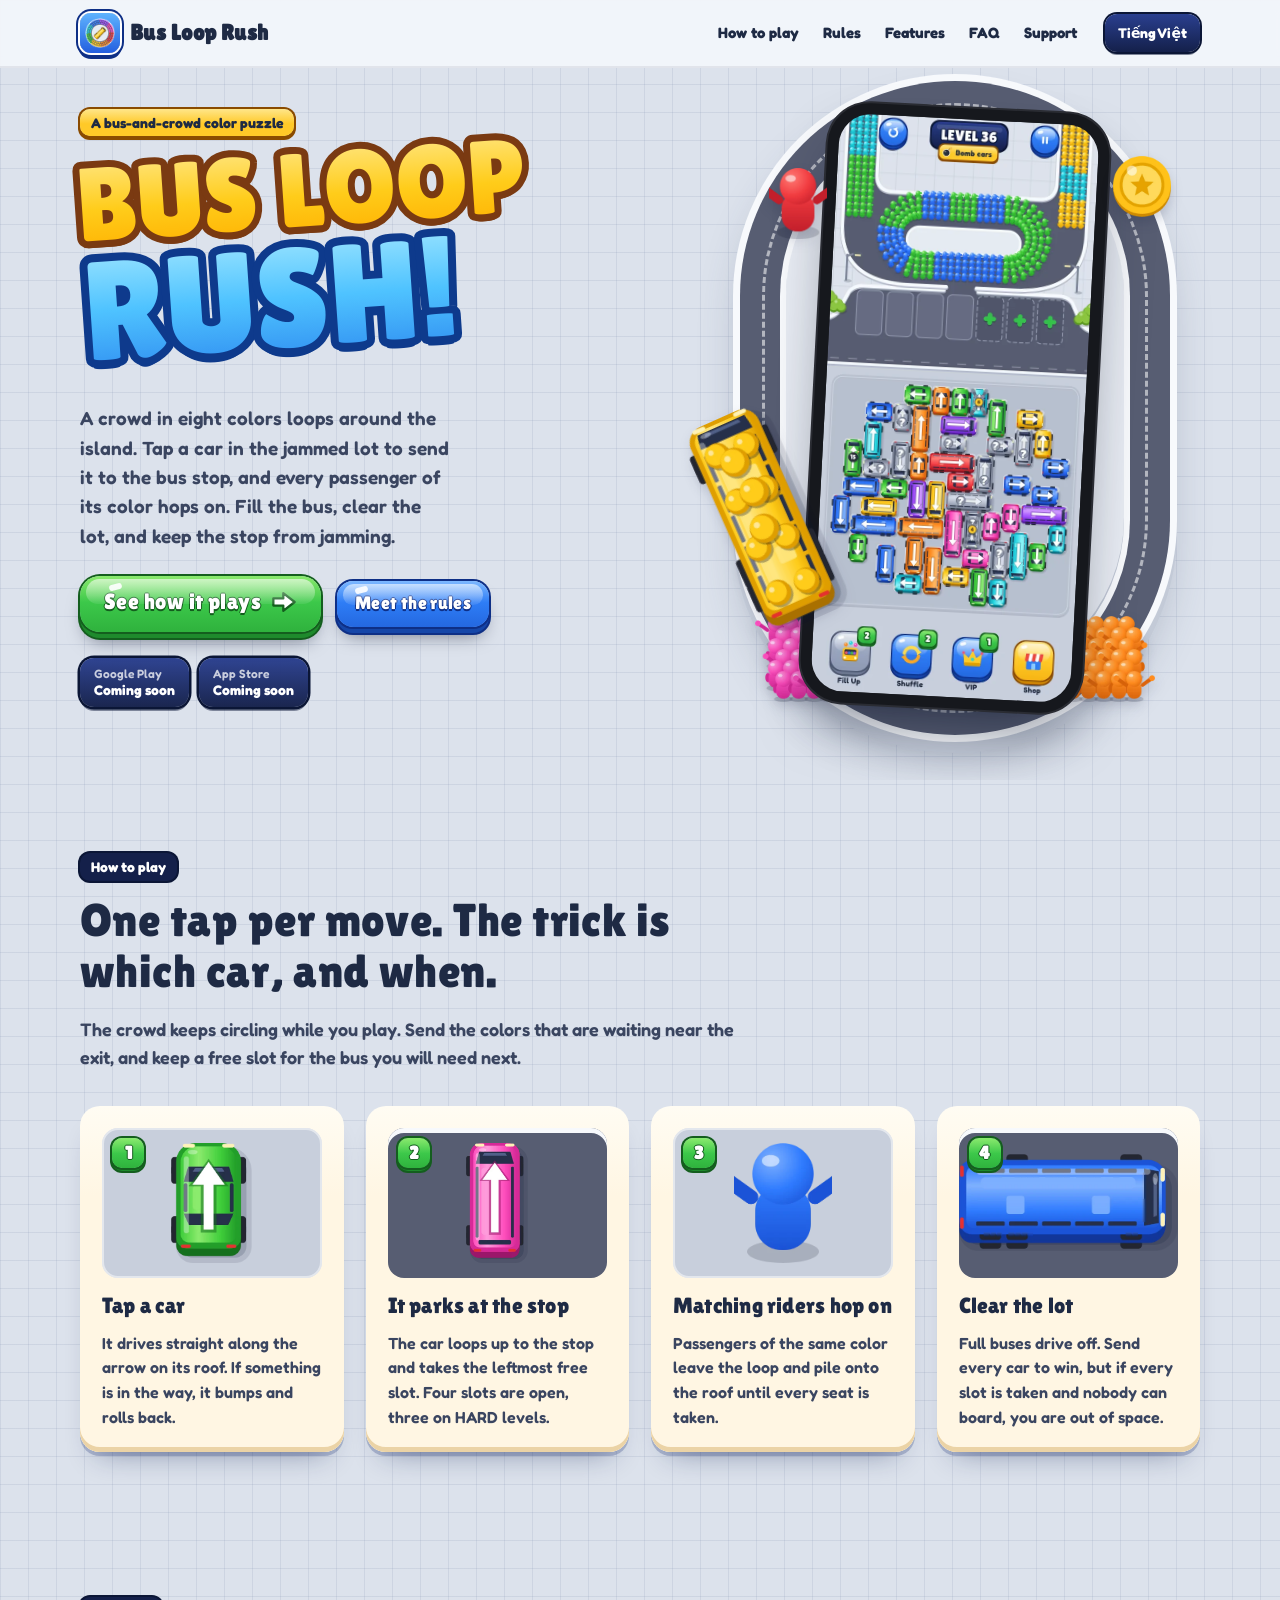
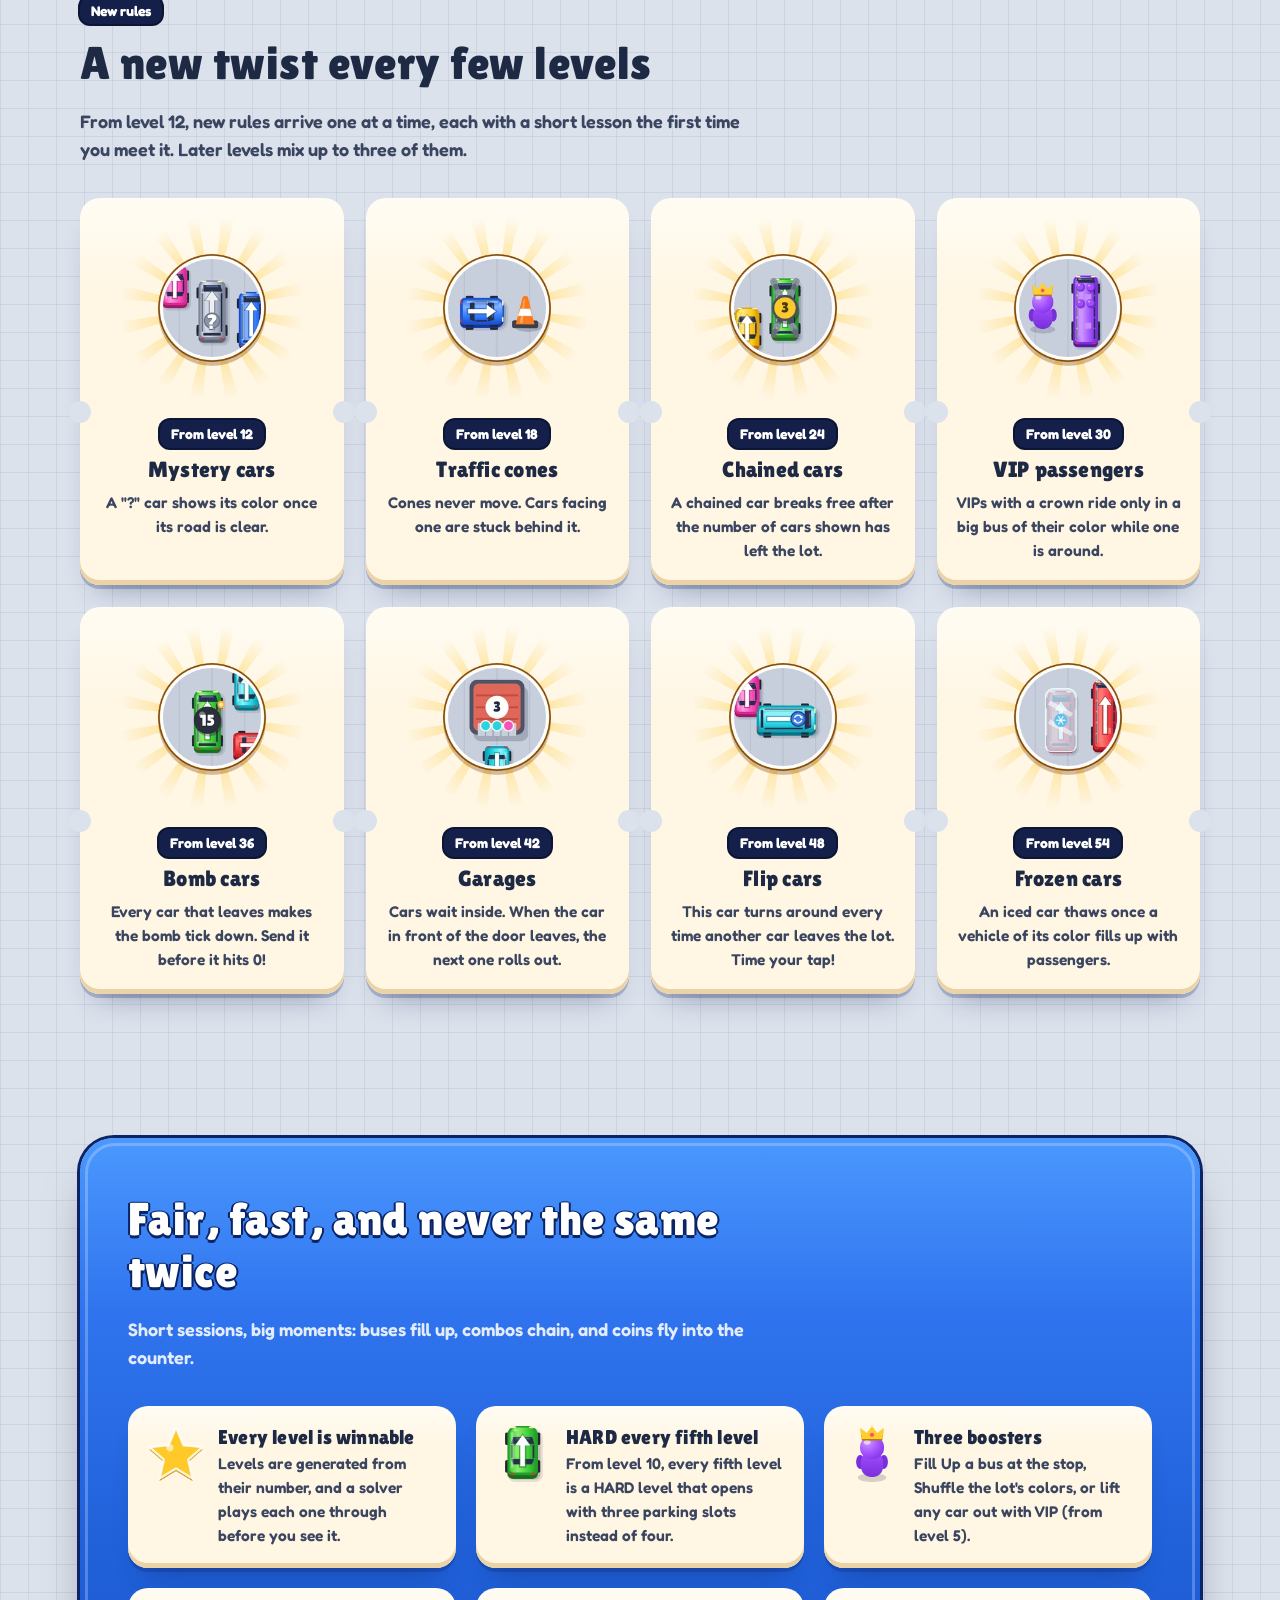
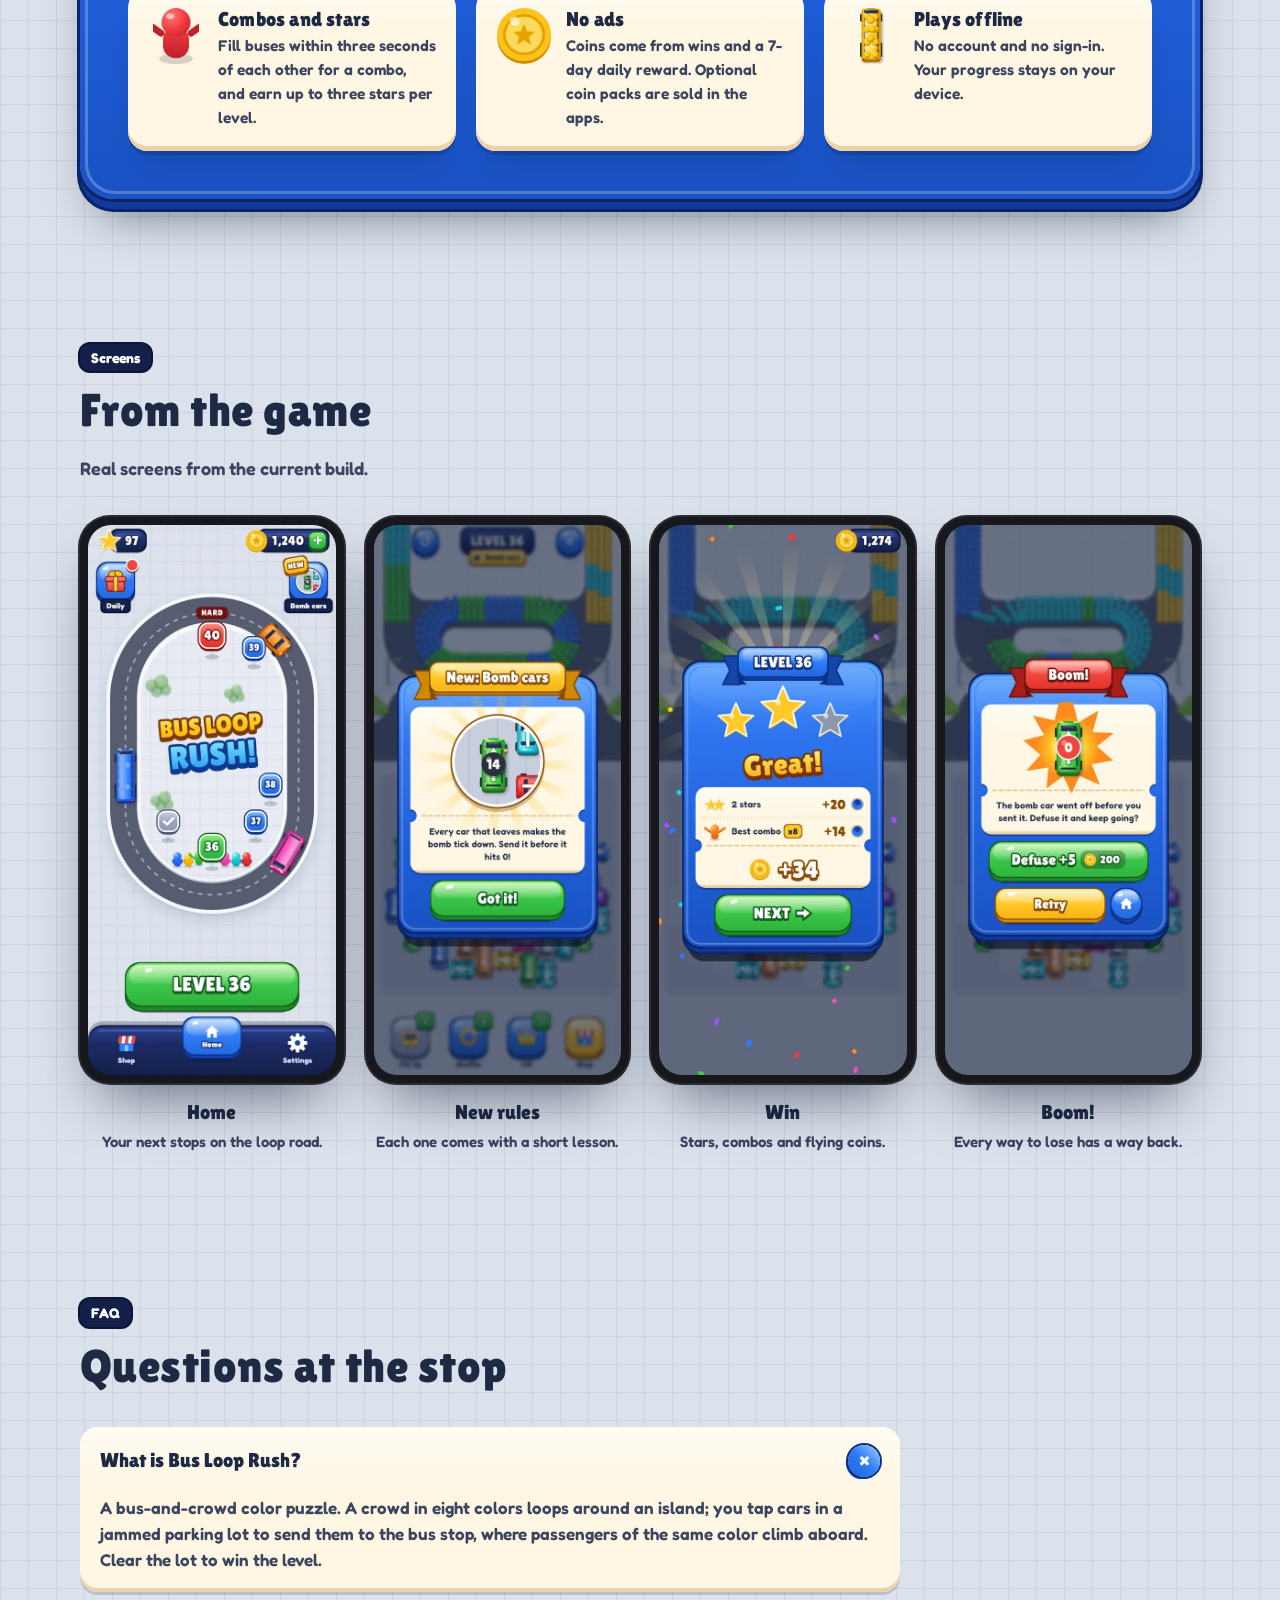
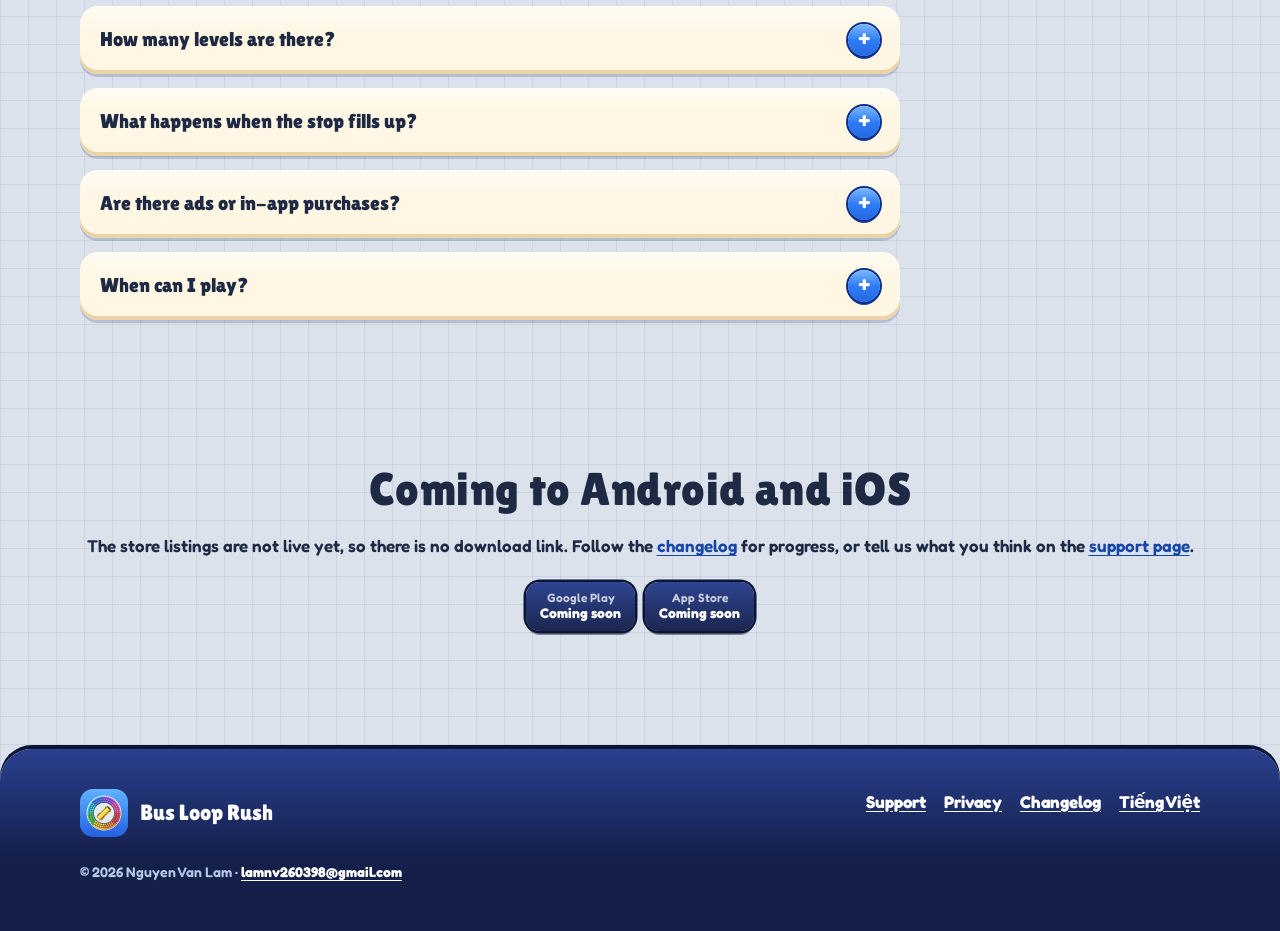
==== index.html @ d151629f "Add the Bus Loop Rush landing site A dependency-free English/Vietnamese site for the game, deployed " ====
<!doctype html>
<html lang="en">
<head>
  <meta charset="utf-8">
  <meta name="viewport" content="width=device-width, initial-scale=1">
  <title>Bus Loop Rush — Send the right bus. Watch the crowd pile in.</title>
  <meta name="description" content="Bus Loop Rush is a bus-and-crowd color puzzle. Tap cars out of a jammed lot, send them to the stop and fill them with passengers of the same color. Coming soon to Android and iOS.">
  <meta name="theme-color" content="#dce2ec">
  <meta name="robots" content="index, follow">
  <link rel="canonical" href="https://nguyenvanlamm.github.io/bus-loop-rush-website/">
  <link rel="alternate" hreflang="en" href="https://nguyenvanlamm.github.io/bus-loop-rush-website/">
  <link rel="alternate" hreflang="vi" href="https://nguyenvanlamm.github.io/bus-loop-rush-website/vi/">
  <link rel="alternate" hreflang="x-default" href="https://nguyenvanlamm.github.io/bus-loop-rush-website/">
  <meta property="og:type" content="website">
  <meta property="og:site_name" content="Bus Loop Rush">
  <meta property="og:locale" content="en_US">
  <meta property="og:locale:alternate" content="vi_VN">
  <meta property="og:title" content="Bus Loop Rush — Send the right bus. Watch the crowd pile in.">
  <meta property="og:description" content="A bus-and-crowd color puzzle for Android and iOS. Coming soon.">
  <meta property="og:url" content="https://nguyenvanlamm.github.io/bus-loop-rush-website/">
  <meta property="og:image" content="https://nguyenvanlamm.github.io/bus-loop-rush-website/assets/social-card.png">
  <meta property="og:image:width" content="1200">
  <meta property="og:image:height" content="630">
  <meta property="og:image:alt" content="The Bus Loop Rush logo next to a phone showing the game: a crowd looping around an island above a parking lot full of cars.">
  <meta name="twitter:card" content="summary_large_image">
  <meta name="twitter:title" content="Bus Loop Rush — Send the right bus. Watch the crowd pile in.">
  <meta name="twitter:description" content="A bus-and-crowd color puzzle for Android and iOS. Coming soon.">
  <meta name="twitter:image" content="https://nguyenvanlamm.github.io/bus-loop-rush-website/assets/social-card.png">
  <link rel="icon" href="assets/img/favicon-32.png" type="image/png" sizes="32x32">
  <link rel="icon" href="assets/img/favicon-192.png" type="image/png" sizes="192x192">
  <link rel="apple-touch-icon" href="assets/img/apple-touch-icon.png">
  <link rel="preload" href="assets/fonts/lilita-one-latin.woff2" as="font" type="font/woff2" crossorigin>
  <link rel="stylesheet" href="styles.css">
  <script type="application/ld+json">
  {
    "@context": "https://schema.org",
    "@graph": [
      {
        "@type": "VideoGame",
        "@id": "https://nguyenvanlamm.github.io/bus-loop-rush-website/#game",
        "name": "Bus Loop Rush",
        "description": "A bus-and-crowd color puzzle. A crowd in eight colors loops around an island; tap cars out of a jammed parking lot to send them to the bus stop, where passengers of the same color climb aboard.",
        "url": "https://nguyenvanlamm.github.io/bus-loop-rush-website/",
        "image": "https://nguyenvanlamm.github.io/bus-loop-rush-website/assets/social-card.png",
        "genre": ["Puzzle", "Casual"],
        "gamePlatform": ["Android", "iOS"],
        "operatingSystem": ["Android", "iOS"],
        "applicationCategory": "Game",
        "inLanguage": "en",
        "author": {"@type": "Person", "name": "Nguyen Van Lam"}
      },
      {
        "@type": "FAQPage",
        "@id": "https://nguyenvanlamm.github.io/bus-loop-rush-website/#faq",
        "inLanguage": "en",
        "mainEntity": [
          {
            "@type": "Question",
            "name": "What is Bus Loop Rush?",
            "acceptedAnswer": {"@type": "Answer", "text": "A bus-and-crowd color puzzle. A crowd in eight colors loops around an island; you tap cars in a jammed parking lot to send them to the bus stop, where passengers of the same color climb aboard. Clear the lot to win the level."}
          },
          {
            "@type": "Question",
            "name": "How many levels are there?",
            "acceptedAnswer": {"@type": "Answer", "text": "There is no fixed end. Levels are generated from their number, and every level is played through by a solver before you see it. New rules arrive at levels 12, 18, 24, 30, 36, 42, 48 and 54, and later levels mix up to three of them."}
          },
          {
            "@type": "Question",
            "name": "What happens when the stop fills up?",
            "acceptedAnswer": {"@type": "Answer", "text": "If every open slot is taken and nobody can board, you are out of space: open one more slot for 200 coins, retry, or go home. A bomb that reaches zero, or a lot where nothing can move, also ends the run, each with its own way to keep going."}
          },
          {
            "@type": "Question",
            "name": "Are there ads or in-app purchases?",
            "acceptedAnswer": {"@type": "Answer", "text": "There are no ads. Coins come from winning levels and from a 7-day daily reward. Optional coin packs can be bought in the Android and iOS apps."}
          },
          {
            "@type": "Question",
            "name": "When can I play?",
            "acceptedAnswer": {"@type": "Answer", "text": "Bus Loop Rush is in development for Android and iOS. Both store listings are coming soon; no release date has been announced."}
          }
        ]
      }
    ]
  }
  </script>
</head>
<body>
<a class="skip-link" href="#main-content">Skip to content</a>
<header class="site-header">
  <div class="wrap nav-shell">
    <a class="brand" href="./" aria-label="Bus Loop Rush home"><img src="assets/img/favicon-192.png" width="40" height="40" alt=""><span class="brand-name">Bus Loop Rush</span></a>
    <nav class="primary-nav" aria-label="Primary navigation">
      <a href="#how-to-play">How to play</a><a href="#rules">Rules</a><a href="#features">Features</a><a href="#faq">FAQ</a><a href="support/">Support</a>
    </nav>
    <a class="language-link" href="vi/index.html" lang="vi" hreflang="vi">Tiếng Việt</a>
  </div>
</header>

<main id="main-content">
  <section class="hero" aria-labelledby="hero-title">
    <div class="wrap hero-grid">
      <div class="hero-copy">
        <p class="eyebrow"><span class="chip">A bus-and-crowd color puzzle</span></p>
        <h1 class="wordmark" id="hero-title"><span class="wm-line wm-1" data-text="Bus Loop"><span class="wm-fill">Bus Loop</span></span> <span class="wm-line wm-2" data-text="Rush!"><span class="wm-fill">Rush!</span></span></h1>
        <p class="hero-lede">A crowd in eight colors loops around the island. Tap a car in the jammed lot to send it to the bus stop, and every passenger of its color hops on. Fill the bus, clear the lot, and keep the stop from jamming.</p>
        <div class="hero-actions">
          <a class="jewel" href="#how-to-play">See how it plays <svg class="arrow" viewBox="0 0 36 31" aria-hidden="true"><path d="M3 10.5H17V3L33 15.5L17 28V20.5H3Z" fill="#fff" stroke="#145e1e" stroke-width="3.2" stroke-linejoin="round"/></svg></a>
          <a class="jewel jewel--sky jewel--small" href="#rules">Meet the rules</a>
        </div>
        <div class="store-status" role="list" aria-label="Release status">
          <span class="plate" role="listitem"><span><small>Google Play</small><strong>Coming soon</strong></span></span>
          <span class="plate" role="listitem"><span><small>App Store</small><strong>Coming soon</strong></span></span>
        </div>
      </div>
      <div class="hero-visual">
        <div class="loop-road" aria-hidden="true"></div>
        <div class="phone phone--tilt"><img src="assets/img/shot-play.webp" width="540" height="1200" fetchpriority="high" alt="Bus Loop Rush gameplay at level 36: the crowd loops around the island above the bus stop, and the parking lot below is packed with cars, each with an arrow on its roof."></div>
        <img class="sprite sprite--cheer" src="assets/img/person-red-cheer.webp" width="240" height="295" alt="">
        <img class="sprite sprite--coin" src="assets/img/icon-coin.webp" width="154" height="162" alt="">
        <img class="sprite sprite--bus" src="assets/img/bus-yellow-full.webp" width="240" height="578" alt="">
        <img class="sprite sprite--crowd" src="assets/img/crowd-blocks.webp" width="944" height="204" alt="">
      </div>
    </div>
  </section>

  <section class="section" id="how-to-play" aria-labelledby="how-title">
    <div class="wrap">
      <div class="section-head">
        <p class="ribbon-title"><span class="chip chip--navy">How to play</span></p>
        <h2 id="how-title">One tap per move. The trick is which car, and when.</h2>
        <p>The crowd keeps circling while you play. Send the colors that are waiting near the exit, and keep a free slot for the bus you will need next.</p>
      </div>
      <ol class="steps">
        <li class="step ticket">
          <div class="step-art"><span class="step-num" aria-hidden="true">1</span><img src="assets/img/car-green.webp" width="240" height="354" alt="A green car with a white arrow on its roof." loading="lazy"></div>
          <h3>Tap a car</h3>
          <p>It drives straight along the arrow on its roof. If something is in the way, it bumps and rolls back.</p>
        </li>
        <li class="step ticket">
          <div class="step-art step-art--asphalt"><span class="step-num" aria-hidden="true">2</span><img src="assets/img/van-pink.webp" width="240" height="466" alt="A pink van parked at the bus stop." loading="lazy"></div>
          <h3>It parks at the stop</h3>
          <p>The car loops up to the stop and takes the leftmost free slot. Four slots are open, three on HARD levels.</p>
        </li>
        <li class="step ticket">
          <div class="step-art"><span class="step-num" aria-hidden="true">3</span><img src="assets/img/person-blue-cheer.webp" width="240" height="295" alt="A cheering passenger." loading="lazy"></div>
          <h3>Matching riders hop on</h3>
          <p>Passengers of the same color leave the loop and pile onto the roof until every seat is taken.</p>
        </li>
        <li class="step ticket">
          <div class="step-art step-art--asphalt"><span class="step-num" aria-hidden="true">4</span><img src="assets/img/bus-blue-right.webp" width="568" height="251" alt="A full blue bus driving away." loading="lazy"></div>
          <h3>Clear the lot</h3>
          <p>Full buses drive off. Send every car to win, but if every slot is taken and nobody can board, you are out of space.</p>
        </li>
      </ol>
    </div>
  </section>

  <section class="section" id="rules" aria-labelledby="rules-title">
    <div class="wrap">
      <div class="section-head">
        <p class="ribbon-title"><span class="chip chip--navy">New rules</span></p>
        <h2 id="rules-title">A new twist every few levels</h2>
        <p>From level 12, new rules arrive one at a time, each with a short lesson the first time you meet it. Later levels mix up to three of them.</p>
      </div>
      <div class="rules">
        <article class="rule ticket ticket--tear"><img src="assets/img/rule-mystery.webp" width="320" height="320" alt="A grey car with a question mark between two colored cars." loading="lazy"><span class="chip chip--navy">From level 12</span><h3>Mystery cars</h3><p>A "?" car shows its color once its road is clear.</p></article>
        <article class="rule ticket ticket--tear"><img src="assets/img/rule-cones.webp" width="320" height="320" alt="A blue car facing an orange traffic cone." loading="lazy"><span class="chip chip--navy">From level 18</span><h3>Traffic cones</h3><p>Cones never move. Cars facing one are stuck behind it.</p></article>
        <article class="rule ticket ticket--tear"><img src="assets/img/rule-locks.webp" width="320" height="320" alt="A green car wrapped in chains with the number 3 on it." loading="lazy"><span class="chip chip--navy">From level 24</span><h3>Chained cars</h3><p>A chained car breaks free after the number of cars shown has left the lot.</p></article>
        <article class="rule ticket ticket--tear"><img src="assets/img/rule-vips.webp" width="320" height="320" alt="A purple passenger wearing a crown next to a purple bus." loading="lazy"><span class="chip chip--navy">From level 30</span><h3>VIP passengers</h3><p>VIPs with a crown ride only in a big bus of their color while one is around.</p></article>
        <article class="rule ticket ticket--tear"><img src="assets/img/rule-bombs.webp" width="320" height="320" alt="A green car with a black bomb counter showing 15." loading="lazy"><span class="chip chip--navy">From level 36</span><h3>Bomb cars</h3><p>Every car that leaves makes the bomb tick down. Send it before it hits 0!</p></article>
        <article class="rule ticket ticket--tear"><img src="assets/img/rule-garages.webp" width="320" height="320" alt="A garage with a red roof showing 3 cars waiting inside, and a car at its door." loading="lazy"><span class="chip chip--navy">From level 42</span><h3>Garages</h3><p>Cars wait inside. When the car in front of the door leaves, the next one rolls out.</p></article>
        <article class="rule ticket ticket--tear"><img src="assets/img/rule-flips.webp" width="320" height="320" alt="A cyan van with a turn-around badge on its roof." loading="lazy"><span class="chip chip--navy">From level 48</span><h3>Flip cars</h3><p>This car turns around every time another car leaves the lot. Time your tap!</p></article>
        <article class="rule ticket ticket--tear"><img src="assets/img/rule-frozen.webp" width="320" height="320" alt="A van frozen in a block of ice next to a red bus." loading="lazy"><span class="chip chip--navy">From level 54</span><h3>Frozen cars</h3><p>An iced car thaws once a vehicle of its color fills up with passengers.</p></article>
      </div>
    </div>
  </section>

  <section class="section" id="features" aria-labelledby="features-title">
    <div class="wrap panel">
      <div class="section-head">
        <h2 id="features-title">Fair, fast, and never the same twice</h2>
        <p>Short sessions, big moments: buses fill up, combos chain, and coins fly into the counter.</p>
      </div>
      <div class="features">
        <article class="feature ticket"><img src="assets/img/icon-star.webp" width="176" height="172" alt="" loading="lazy"><div><h3>Every level is winnable</h3><p>Levels are generated from their number, and a solver plays each one through before you see it.</p></div></article>
        <article class="feature ticket"><img src="assets/img/car-green.webp" width="240" height="354" alt="" loading="lazy"><div><h3>HARD every fifth level</h3><p>From level 10, every fifth level is a HARD level that opens with three parking slots instead of four.</p></div></article>
        <article class="feature ticket"><img src="assets/img/person-purple-vip.webp" width="198" height="356" alt="" loading="lazy"><div><h3>Three boosters</h3><p>Fill Up a bus at the stop, Shuffle the lot's colors, or lift any car out with VIP (from level 5).</p></div></article>
        <article class="feature ticket"><img src="assets/img/person-red-cheer.webp" width="240" height="295" alt="" loading="lazy"><div><h3>Combos and stars</h3><p>Fill buses within three seconds of each other for a combo, and earn up to three stars per level.</p></div></article>
        <article class="feature ticket"><img src="assets/img/icon-coin.webp" width="154" height="162" alt="" loading="lazy"><div><h3>No ads</h3><p>Coins come from wins and a 7-day daily reward. Optional coin packs are sold in the apps.</p></div></article>
        <article class="feature ticket"><img src="assets/img/bus-yellow-full.webp" width="240" height="578" alt="" loading="lazy"><div><h3>Plays offline</h3><p>No account and no sign-in. Your progress stays on your device.</p></div></article>
      </div>
    </div>
  </section>

  <section class="section" id="screens" aria-labelledby="screens-title">
    <div class="wrap">
      <div class="section-head">
        <p class="ribbon-title"><span class="chip chip--navy">Screens</span></p>
        <h2 id="screens-title">From the game</h2>
        <p>Real screens from the current build.</p>
      </div>
      <div class="screens">
        <div class="screen"><figure><div class="phone"><img src="assets/img/shot-home.webp" width="540" height="1200" alt="The home screen: a loop road with the next levels as bus stops, level 40 flagged HARD, and a big LEVEL 36 button." loading="lazy"></div><figcaption><strong>Home</strong><span>Your next stops on the loop road.</span></figcaption></figure></div>
        <div class="screen"><figure><div class="phone"><img src="assets/img/shot-new-rule.webp" width="540" height="1200" alt="A popup introducing bomb cars, with a bomb counter on a green car." loading="lazy"></div><figcaption><strong>New rules</strong><span>Each one comes with a short lesson.</span></figcaption></figure></div>
        <div class="screen"><figure><div class="phone"><img src="assets/img/shot-win.webp" width="540" height="1200" alt="The win screen for level 36: two of three stars, Great!, and a ticket adding up 34 coins." loading="lazy"></div><figcaption><strong>Win</strong><span>Stars, combos and flying coins.</span></figcaption></figure></div>
        <div class="screen"><figure><div class="phone"><img src="assets/img/shot-boom.webp" width="540" height="1200" alt="The Boom! screen after a bomb car went off, offering to defuse it, retry or go home." loading="lazy"></div><figcaption><strong>Boom!</strong><span>Every way to lose has a way back.</span></figcaption></figure></div>
      </div>
    </div>
  </section>

  <section class="section" id="faq" aria-labelledby="faq-title">
    <div class="wrap">
      <div class="section-head">
        <p class="ribbon-title"><span class="chip chip--navy">FAQ</span></p>
        <h2 id="faq-title">Questions at the stop</h2>
      </div>
      <div class="faq">
        <details open><summary><span>What is Bus Loop Rush?</span><b aria-hidden="true">+</b></summary><p>A bus-and-crowd color puzzle. A crowd in eight colors loops around an island; you tap cars in a jammed parking lot to send them to the bus stop, where passengers of the same color climb aboard. Clear the lot to win the level.</p></details>
        <details><summary><span>How many levels are there?</span><b aria-hidden="true">+</b></summary><p>There is no fixed end. Levels are generated from their number, and every level is played through by a solver before you see it. New rules arrive at levels 12, 18, 24, 30, 36, 42, 48 and 54, and later levels mix up to three of them.</p></details>
        <details><summary><span>What happens when the stop fills up?</span><b aria-hidden="true">+</b></summary><p>If every open slot is taken and nobody can board, you are out of space: open one more slot for 200 coins, retry, or go home. A bomb that reaches zero, or a lot where nothing can move, also ends the run, each with its own way to keep going.</p></details>
        <details><summary><span>Are there ads or in-app purchases?</span><b aria-hidden="true">+</b></summary><p>There are no ads. Coins come from winning levels and from a 7-day daily reward. Optional coin packs can be bought in the Android and iOS apps.</p></details>
        <details><summary><span>When can I play?</span><b aria-hidden="true">+</b></summary><p>Bus Loop Rush is in development for Android and iOS. Both store listings are coming soon; no release date has been announced.</p></details>
      </div>
    </div>
  </section>

  <section class="section closing" id="release" aria-labelledby="release-title">
    <div class="wrap">
      <h2 id="release-title">Coming to Android and iOS</h2>
      <p>The store listings are not live yet, so there is no download link. Follow the <a href="changelog/">changelog</a> for progress, or tell us what you think on the <a href="support/">support page</a>.</p>
      <div class="store-status" role="list" aria-label="Release status">
        <span class="plate" role="listitem"><span><small>Google Play</small><strong>Coming soon</strong></span></span>
        <span class="plate" role="listitem"><span><small>App Store</small><strong>Coming soon</strong></span></span>
      </div>
    </div>
  </section>
</main>

<footer class="site-footer">
  <div class="wrap footer-grid">
    <div class="footer-brand"><img src="assets/img/favicon-192.png" width="48" height="48" alt=""><strong>Bus Loop Rush</strong></div>
    <nav class="footer-links" aria-label="Footer navigation"><a href="support/">Support</a><a href="privacy/">Privacy</a><a href="changelog/">Changelog</a><a href="vi/index.html" lang="vi" hreflang="vi">Tiếng Việt</a></nav>
    <p class="footer-note">© 2026 Nguyen Van Lam · <a href="mailto:lamnv260398@gmail.com">lamnv260398@gmail.com</a></p>
  </div>
</footer>
</body>
</html>
---- styles.css ----
@import url('assets/fonts/fonts.css');

/* Bus Loop Rush — "Jewel Transit", the game's own UI system on the web:
   plaza ground, jewel buttons on a dark lip, cream bus tickets, navy plates. */
:root {
  --ink: #1e2a44;
  --ink-soft: #3a4560;
  --navy: #14204a;
  --navy-hi: #2a3f8f;
  --navy-rim: #0b1636;
  --rim: #0b2466;
  --panel: #1f5fd8;
  --panel-hi: #4b98ff;
  --panel-lip: #123a9c;
  --go: #3cc84a; --go-hi: #8bea6e; --go-lo: #2fb23d; --go-lip: #1e8a2c; --go-rim: #145e1e;
  --amber: #ffc928; --amber-hi: #ffe68a; --amber-lo: #f7b413; --amber-lip: #d08a00; --amber-rim: #8a4b00;
  --sky: #2e7df6; --sky-hi: #7db8ff; --sky-lo: #2468e0; --sky-lip: #1546a8; --sky-rim: #0e2f86;
  --stop: #f2453d; --stop-rim: #6e1210;
  --ticket: #fff6e3; --ticket-top: #fffcf3; --ticket-edge: #ebd3a6; --ticket-line: #e0c690; --ticket-ink: #8a4b00;
  --plaza: #dce2ec; --plaza-deep: #c8cfdc; --grid: rgba(150, 164, 190, 0.22);
  --asphalt: #575d72; --curb: #f7f9fc;
  --f-word: 'Lilita One', 'Arial Rounded MT Bold', system-ui, sans-serif;
  --f-display: 'Lilita One', 'Arial Rounded MT Bold', system-ui, sans-serif;
  --w-display: 400;
  --f-body: 'Fredoka', 'Nunito', system-ui, -apple-system, 'Segoe UI', sans-serif;
  --w-body: 600;
  --wrap: 1120px;
  --gutter: 16px;
  color-scheme: light;
}

/* Lilita One and Fredoka have no Vietnamese letters. */
:lang(vi) {
  --f-display: 'Baloo 2', 'Nunito', system-ui, sans-serif;
  --w-display: 800;
  --f-body: 'Nunito', system-ui, -apple-system, 'Segoe UI', sans-serif;
  --w-body: 600;
}

*, *::before, *::after { box-sizing: border-box; }
html { scroll-behavior: smooth; -webkit-text-size-adjust: 100%; }
body {
  margin: 0;
  font-family: var(--f-body);
  font-weight: var(--w-body);
  font-size: 17px;
  line-height: 1.55;
  color: var(--ink);
  background-color: var(--plaza);
  background-image:
    linear-gradient(var(--grid) 1.5px, transparent 1.5px),
    linear-gradient(90deg, var(--grid) 1.5px, transparent 1.5px);
  background-size: 28px 28px;
  overflow-x: hidden;
}
img { max-width: 100%; height: auto; display: block; }
a { color: var(--sky-lip); text-underline-offset: 3px; }
a:hover { color: var(--sky); }
:focus-visible { outline: 3px solid var(--amber); outline-offset: 3px; border-radius: 6px; }
h1, h2, h3 { font-family: var(--f-display); font-weight: var(--w-display); line-height: 1.12; margin: 0 0 0.4em; letter-spacing: 0.01em; }
h2 { font-size: clamp(30px, 4.4vw, 46px); }
h3 { font-size: 22px; }
p { margin: 0 0 1em; }
.wrap { width: min(var(--wrap), 100% - 2 * var(--gutter)); margin-inline: auto; }
.skip-link { position: absolute; left: 12px; top: -60px; z-index: 50; background: var(--navy); color: #fff; padding: 10px 14px; border-radius: 10px; font-weight: 700; }
.skip-link:focus { top: 12px; color: #fff; }
.visually-hidden { position: absolute !important; width: 1px; height: 1px; overflow: hidden; clip: rect(0 0 0 0); white-space: nowrap; }

/* Header */
.site-header {
  position: sticky; top: 0; z-index: 30;
  background: rgba(244, 247, 251, 0.92);
  backdrop-filter: saturate(1.2) blur(8px);
  -webkit-backdrop-filter: saturate(1.2) blur(8px);
  border-bottom: 2px solid rgba(30, 42, 68, 0.08);
}
.nav-shell { display: flex; align-items: center; gap: 18px; min-height: 66px; }
.brand { display: inline-flex; align-items: center; gap: 10px; color: var(--ink); text-decoration: none; margin-right: auto; }
.brand:hover { color: var(--ink); }
.brand img { width: 40px; height: 40px; border-radius: 11px; box-shadow: 0 0 0 2px #fff, 0 0 0 4px var(--sky-rim), 0 4px 0 2px var(--sky-rim); }
.brand-name { font-family: var(--f-word); font-size: 22px; letter-spacing: 0.02em; white-space: nowrap; }
.primary-nav { display: flex; gap: 4px; flex-wrap: wrap; }
.primary-nav a { color: var(--ink); text-decoration: none; font-weight: 700; font-size: 15px; padding: 8px 10px; border-radius: 10px; }
.primary-nav a:hover, .primary-nav a[aria-current="page"] { background: rgba(46, 125, 246, 0.12); color: var(--sky-lip); }
.language-link {
  display: inline-flex; align-items: center; gap: 6px; flex: none;
  font-weight: 700; font-size: 14px; color: #fff; text-decoration: none;
  background: linear-gradient(180deg, var(--navy-hi), var(--navy));
  padding: 8px 13px; border-radius: 12px; box-shadow: 0 0 0 2px var(--navy-rim), 0 3px 0 rgba(11, 22, 54, 0.5);
}
.language-link:hover { color: #fff; filter: brightness(1.12); }
@media (max-width: 820px) {
  .primary-nav { display: none; }
}

/* Jewel buttons (the game's one button) */
.jewel {
  --hi: var(--go-hi); --face: var(--go); --lo: var(--go-lo); --lip: var(--go-lip); --rimc: var(--go-rim);
  position: relative; display: inline-flex; align-items: center; justify-content: center; gap: 10px;
  min-height: 56px; padding: 0 24px 4px;
  font-family: var(--f-display); font-weight: var(--w-display); font-size: 22px; letter-spacing: 0.02em;
  color: #fff; text-decoration: none; text-shadow: 0 2px 0 var(--rimc), 0 -1px 0 var(--rimc), 1px 0 0 var(--rimc), -1px 0 0 var(--rimc);
  border-radius: 20px;
  background: linear-gradient(180deg, var(--hi) 0%, var(--face) 47%, var(--lo) 100%);
  box-shadow: 0 0 0 2px var(--rimc), 0 6px 0 var(--lip), 0 6px 0 2px var(--rimc), 0 14px 18px -6px rgba(8, 16, 40, 0.5);
  transition: transform 0.07s ease-out, box-shadow 0.07s ease-out;
  overflow: hidden;
}
.jewel::before {
  content: ''; position: absolute; left: 6px; right: 6px; top: 3px; height: 44%;
  border-radius: 16px 16px 14px 14px;
  background: linear-gradient(180deg, rgba(255, 255, 255, 0.6), rgba(255, 255, 255, 0.08));
  pointer-events: none;
}
.jewel::after { content: ''; position: absolute; left: 12%; top: 13%; width: 13px; height: 6px; border-radius: 6px; background: #fff; opacity: 0.9; transform: rotate(-16deg); }
.jewel:hover { color: #fff; filter: brightness(1.06); }
.jewel:active { transform: translateY(4px); box-shadow: 0 0 0 2px var(--rimc), 0 2px 0 var(--lip), 0 2px 0 2px var(--rimc), 0 4px 6px rgba(8, 16, 40, 0.35); }
.jewel--sky { --hi: var(--sky-hi); --face: var(--sky); --lo: var(--sky-lo); --lip: var(--sky-lip); --rimc: var(--sky-rim); }
.jewel--amber { --hi: var(--amber-hi); --face: var(--amber); --lo: var(--amber-lo); --lip: var(--amber-lip); --rimc: var(--amber-rim); }
.jewel--small { min-height: 46px; font-size: 18px; padding: 0 18px 3px; border-radius: 16px; }
.jewel .arrow { width: 26px; height: 22px; flex: none; }

/* Navy plates and chips */
.plate {
  display: inline-flex; align-items: center; gap: 10px;
  color: #fff; font-weight: 700;
  background: linear-gradient(180deg, rgba(42, 63, 143, 0.97), rgba(20, 32, 74, 0.97));
  border-radius: 14px; padding: 9px 14px;
  box-shadow: 0 0 0 2.5px var(--navy-rim), 0 4px 0 rgba(11, 22, 54, 0.45);
}
.chip {
  display: inline-flex; align-items: center; gap: 6px; font-size: 14px; font-weight: 700; color: var(--ink);
  padding: 3px 11px; border-radius: 10px; background: linear-gradient(180deg, var(--amber-hi), var(--amber) 55%);
  box-shadow: 0 0 0 2px var(--amber-rim), 0 2px 0 2px var(--amber-rim);
}
.chip--navy { color: #fff; background: var(--navy); box-shadow: 0 0 0 2px var(--navy-rim); }
.chip--stop { color: #fff; background: var(--stop); box-shadow: 0 0 0 2px var(--stop-rim), 0 2px 0 2px var(--stop-rim); }

/* Bus ticket cards */
.ticket {
  position: relative; background: linear-gradient(180deg, var(--ticket-top) 0%, var(--ticket) 26%);
  border-radius: 20px; padding: 22px;
  box-shadow: inset 0 -5px 0 var(--ticket-edge), 0 4px 0 rgba(8, 30, 100, 0.22), 0 18px 30px -18px rgba(14, 30, 80, 0.45);
}
.ticket--tear::before, .ticket--tear::after {
  content: ''; position: absolute; top: var(--tear, 50%); width: 22px; height: 22px; margin-top: -11px; border-radius: 50%;
  background: var(--plaza);
}
.ticket--tear::before { left: -11px; }
.ticket--tear::after { right: -11px; }

/* Outlined game wordmark: a stroke layer behind a gradient fill. */
.wordmark { font-family: var(--f-word); font-weight: 400; line-height: 0.92; margin: 0; text-transform: uppercase; transform: rotate(-4deg); transform-origin: left center; }
.wm-line { position: relative; display: block; width: max-content; }
.wm-line::before {
  content: attr(data-text); position: absolute; left: 0; top: 0;
  color: var(--wm-rim); -webkit-text-stroke: var(--wm-stroke) var(--wm-rim);
  text-shadow: 0 var(--wm-drop) 0 var(--wm-rim);
}
.wm-fill { position: relative; background: var(--wm-grad); -webkit-background-clip: text; background-clip: text; color: transparent; }
.wm-1 { --wm-rim: #7a3a12; --wm-stroke: 14px; --wm-drop: 7px; --wm-grad: linear-gradient(180deg, #ffe680 10%, #ffcc1a 55%, #ffb000 95%); font-size: clamp(54px, 9vw, 104px); }
.wm-2 { --wm-rim: #0e3a8c; --wm-stroke: 16px; --wm-drop: 9px; --wm-grad: linear-gradient(180deg, #9be4ff 10%, #4fc3ff 50%, #2e8bf0 95%); font-size: clamp(72px, 12vw, 140px); margin-top: -0.04em; }

/* Hero */
.hero { position: relative; padding: 40px 0 72px; overflow: hidden; }
.hero-grid { display: grid; grid-template-columns: minmax(0, 1.1fr) minmax(0, 0.9fr); gap: 32px; align-items: center; }
.eyebrow { margin-bottom: 22px; }
.hero-lede { font-size: 19px; max-width: 34ch; margin: 26px 0 26px; color: var(--ink-soft); }
.hero-actions { display: flex; flex-wrap: wrap; gap: 14px 16px; align-items: center; margin-bottom: 26px; }
.store-status { display: flex; flex-wrap: wrap; gap: 10px; }
.store-status .plate { font-size: 14px; }
.store-status small { display: block; font-weight: 600; opacity: 0.75; font-size: 12px; line-height: 1.2; }
.store-status strong { display: block; line-height: 1.2; }
.store-glyph { width: 26px; height: 26px; flex: none; }

/* The loop road behind the phone */
.hero-visual { position: relative; display: grid; place-items: center; min-height: 600px; }
.loop-road {
  position: absolute; width: min(430px, 96%); aspect-ratio: 345 / 524; border-radius: 999px;
  background: var(--asphalt);
  box-shadow: 0 0 0 7px var(--curb), 0 11px 0 7px #c3cad7, 0 26px 40px rgba(60, 72, 100, 0.25);
}
.loop-road::before { content: ''; position: absolute; inset: 22px; border-radius: 999px; border: 3px dashed rgba(255, 255, 255, 0.55); }
.loop-road::after { content: ''; position: absolute; inset: 46px; border-radius: 999px; background: #e7ebf2; box-shadow: 0 0 0 6px var(--curb), inset 0 -3px 0 #bfc6d3; }
.phone {
  position: relative; z-index: 2; width: min(282px, 72vw); padding: 11px; border-radius: 42px;
  background: #16181d; box-shadow: 0 0 0 2px #2a2c33, 0 30px 60px -20px rgba(10, 18, 40, 0.6);
}
.phone img { border-radius: 32px; width: 100%; aspect-ratio: 540 / 1200; object-fit: cover; background: var(--plaza-deep); }
.phone--tilt { transform: rotate(3deg); animation: float 6s ease-in-out infinite; }
.sprite { position: absolute; z-index: 3; pointer-events: none; filter: drop-shadow(0 6px 6px rgba(20, 30, 60, 0.18)); }
.sprite--bus { width: 92px; left: 2%; bottom: 13%; transform: rotate(-24deg); animation: bob 3.6s ease-in-out infinite; }
.sprite--coin { width: 58px; right: 6%; top: 8%; animation: bob 3s ease-in-out infinite reverse; }
.sprite--crowd { z-index: 1; width: min(400px, 92%); left: 50%; bottom: 1%; translate: -50% 0; }
.sprite--cheer { width: 58px; left: 12%; top: 10%; animation: bob 2.6s ease-in-out infinite; }
@keyframes float { 50% { transform: rotate(3deg) translateY(-12px); } }
@keyframes bob { 50% { translate: 0 -8px; } }

/* Sections */
.section { padding: 72px 0; }
.section-head { max-width: 680px; margin-bottom: 34px; }
.section-head p { color: var(--ink-soft); font-size: 18px; }
.ribbon-title { display: inline-block; margin-bottom: 14px; }

/* How it plays */
.steps { list-style: none; margin: 0; padding: 0; display: grid; grid-template-columns: repeat(4, minmax(0, 1fr)); gap: 22px; counter-reset: step; }
.step { display: flex; flex-direction: column; gap: 12px; }
.step-art { position: relative; height: 150px; display: grid; place-items: center; border-radius: 16px; background: var(--plaza-deep); box-shadow: inset 0 0 0 2px rgba(255, 255, 255, 0.5); overflow: hidden; }
.step-art img { max-height: 120px; width: auto; }
.step-art--asphalt { background: var(--asphalt); box-shadow: inset 0 5px 0 var(--curb); }
.step-num {
  position: absolute; left: 10px; top: 10px; min-width: 32px; height: 30px; padding: 0 8px; display: grid; place-items: center;
  font-family: var(--f-word); font-size: 18px; color: #fff; border-radius: 10px;
  background: linear-gradient(180deg, var(--go-hi), var(--go) 52%, var(--go-lo));
  box-shadow: 0 0 0 2px var(--go-rim), 0 3px 0 var(--go-lip), 0 3px 0 2px var(--go-rim);
  text-shadow: 0 1px 0 var(--go-rim), 0 -1px 0 var(--go-rim), 1px 0 0 var(--go-rim), -1px 0 0 var(--go-rim);
}
.step h3 { margin: 4px 0 0; }
.step p { margin: 0; color: var(--ink-soft); font-size: 16px; }

/* Rules (mechanics) */
.rules { display: grid; grid-template-columns: repeat(4, minmax(0, 1fr)); gap: 22px; }
.rule { --tear: 214px; display: flex; flex-direction: column; text-align: center; padding: 12px 18px 22px; }
.rule img { width: 196px; height: 196px; margin: 0 auto 14px; }
.rule .chip { align-self: center; margin-bottom: 10px; }
.rule p { margin: 0; font-size: 15.5px; color: var(--ink-soft); }

/* Blue game panel (features) */
.panel {
  position: relative; color: #fff; border-radius: 34px; padding: 56px clamp(18px, 4vw, 48px) 48px;
  background: linear-gradient(180deg, var(--panel-hi) 0%, #2f74ee 26%, var(--panel) 66%, #1a52c4 100%);
  box-shadow: 0 0 0 3px var(--rim), 0 10px 0 var(--panel-lip), 0 10px 0 3px var(--rim), 0 30px 50px -20px rgba(4, 10, 30, 0.6);
}
.panel::before { content: ''; position: absolute; inset: 5px; border-radius: 30px; border: 3px solid rgba(255, 255, 255, 0.24); pointer-events: none; }
.panel h2 { color: #fff; text-shadow: 0 3px 0 var(--rim), 0 -1px 0 var(--rim), 2px 0 0 var(--rim), -2px 0 0 var(--rim); }
.panel .section-head p { color: #e3ecff; }
.features { display: grid; grid-template-columns: repeat(3, minmax(0, 1fr)); gap: 20px; }
.feature { color: var(--ink); display: grid; grid-template-columns: 56px 1fr; gap: 14px; align-items: start; padding: 20px; }
.feature img { width: 56px; height: 56px; object-fit: contain; }
.feature h3 { font-size: 20px; margin-bottom: 4px; }
.feature p { margin: 0; font-size: 15.5px; color: var(--ink-soft); }

/* Screens */
.screens { display: grid; grid-template-columns: repeat(4, minmax(0, 1fr)); gap: 22px; }
.screen figure { margin: 0; }
.screen .phone { width: 100%; padding: 8px; border-radius: 30px; }
.screen .phone img { border-radius: 23px; }
.screen figcaption { margin-top: 14px; text-align: center; }
.screen figcaption strong { display: block; font-family: var(--f-display); font-weight: var(--w-display); font-size: 20px; }
.screen figcaption span { color: var(--ink-soft); font-size: 15px; }

/* FAQ */
.faq { display: grid; gap: 14px; max-width: 820px; }
.faq details { border-radius: 18px; background: linear-gradient(180deg, var(--ticket-top), var(--ticket) 40%); box-shadow: inset 0 -4px 0 var(--ticket-edge), 0 3px 0 rgba(8, 30, 100, 0.18); }
.faq summary { list-style: none; cursor: pointer; display: flex; justify-content: space-between; gap: 16px; align-items: center; padding: 18px 20px; font-family: var(--f-display); font-weight: var(--w-display); font-size: 20px; }
.faq summary::-webkit-details-marker { display: none; }
.faq summary b { flex: none; width: 32px; height: 32px; display: grid; place-items: center; border-radius: 50%; color: #fff; font-family: var(--f-word); background: linear-gradient(180deg, var(--sky-hi), var(--sky) 50%, var(--sky-lo)); box-shadow: 0 0 0 2px var(--sky-rim), 0 3px 0 var(--sky-lip); transition: transform 0.2s; }
.faq details[open] summary b { transform: rotate(45deg); }
.faq details p { padding: 0 20px 18px; margin: 0; color: var(--ink-soft); }

/* Closing band */
.closing { text-align: center; }
.closing .store-status { justify-content: center; margin: 22px 0 6px; }

/* Footer */
.site-footer { padding: 40px 0 48px; background: linear-gradient(180deg, var(--navy-hi), var(--navy) 60%); color: #d6e2ff; border-radius: 32px 32px 0 0; margin-top: 40px; box-shadow: 0 -4px 0 var(--navy-rim); }
.footer-grid { display: flex; flex-wrap: wrap; gap: 24px; justify-content: space-between; align-items: flex-start; }
.footer-brand { display: flex; gap: 12px; align-items: center; }
.footer-brand img { width: 48px; height: 48px; border-radius: 13px; }
.footer-brand strong { font-family: var(--f-word); font-size: 22px; color: #fff; font-weight: 400; }
.footer-links { display: flex; flex-wrap: wrap; gap: 6px 18px; }
.footer-links a, .site-footer a { color: #fff; font-weight: 700; }
.footer-note { width: 100%; font-size: 14px; color: #b8c6ea; margin: 0; }

@media (max-width: 980px) {
  .hero-grid { grid-template-columns: 1fr; }
  .hero-visual { min-height: 560px; }
  .steps, .rules, .screens { grid-template-columns: repeat(2, minmax(0, 1fr)); }
  .features { grid-template-columns: repeat(2, minmax(0, 1fr)); }
}
@media (max-width: 560px) {
  body { font-size: 16px; }
  .hero { padding-top: 24px; }
  .hero-visual { min-height: 500px; }
  .steps, .features { grid-template-columns: 1fr; }
  .rules { gap: 14px; }
  .rule { padding: 10px 10px 16px; --tear: 160px; }
  .rule img { width: 140px; height: 140px; }
  .rule h3 { font-size: 19px; }
  .screens { display: flex; overflow-x: auto; scroll-snap-type: x mandatory; padding-bottom: 12px; margin-inline: calc(-1 * var(--gutter)); padding-inline: var(--gutter); }
  .screen { flex: 0 0 62%; scroll-snap-align: center; }
  .jewel { font-size: 20px; }
}
@media (prefers-reduced-motion: reduce) {
  html { scroll-behavior: auto; }
  *, *::before, *::after { animation: none !important; transition: none !important; }
}
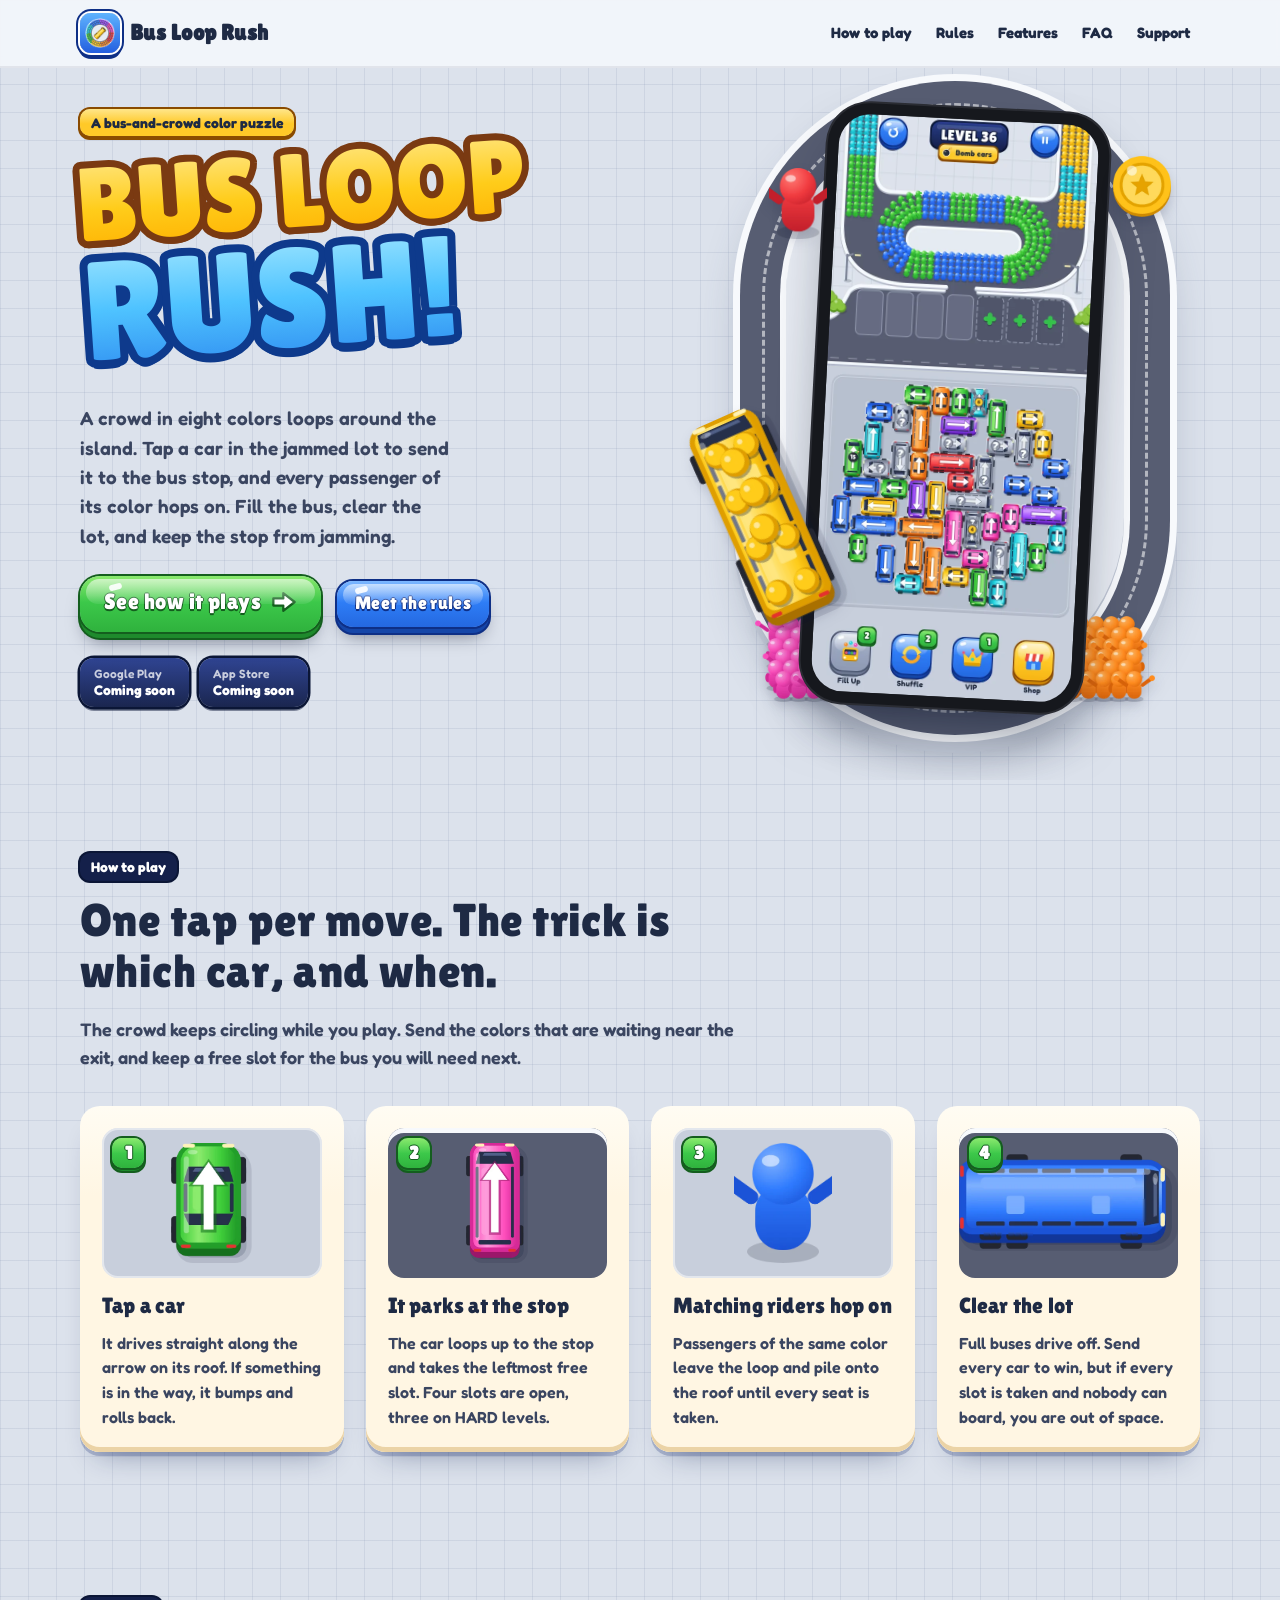
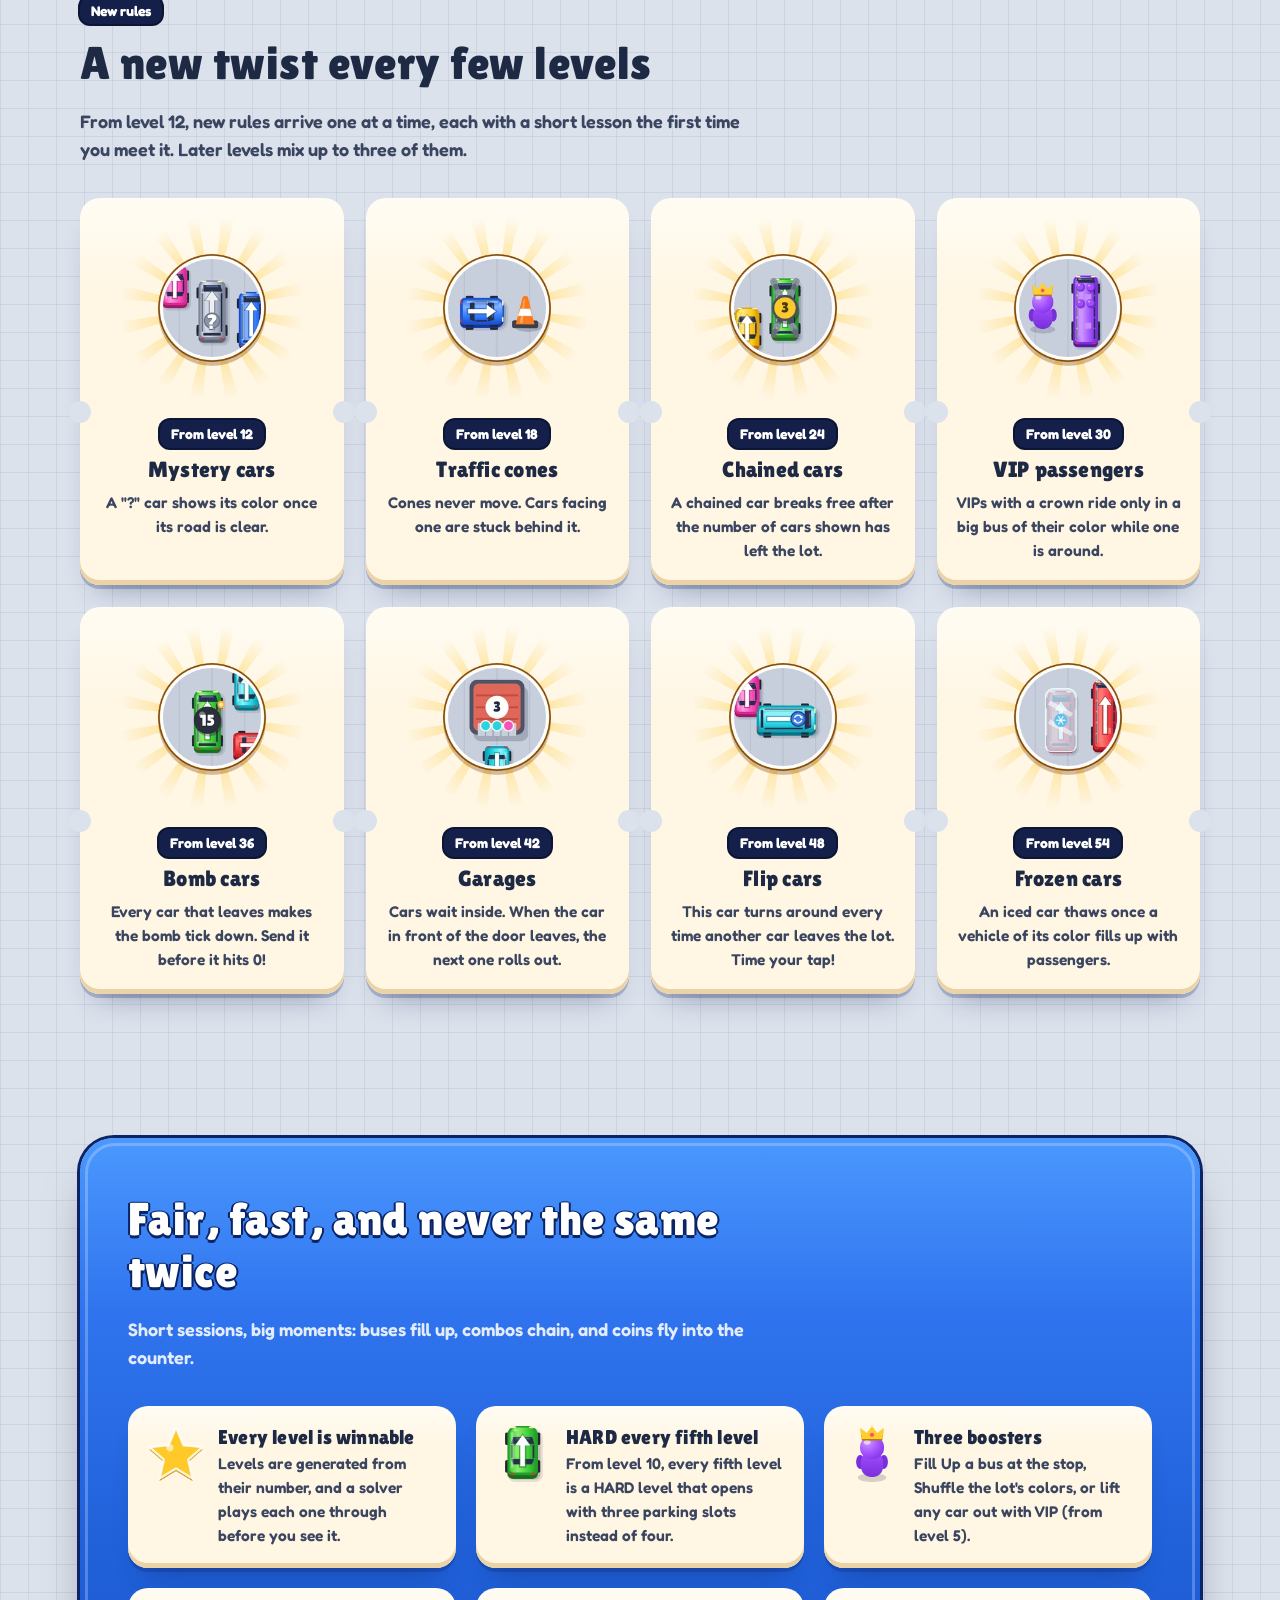
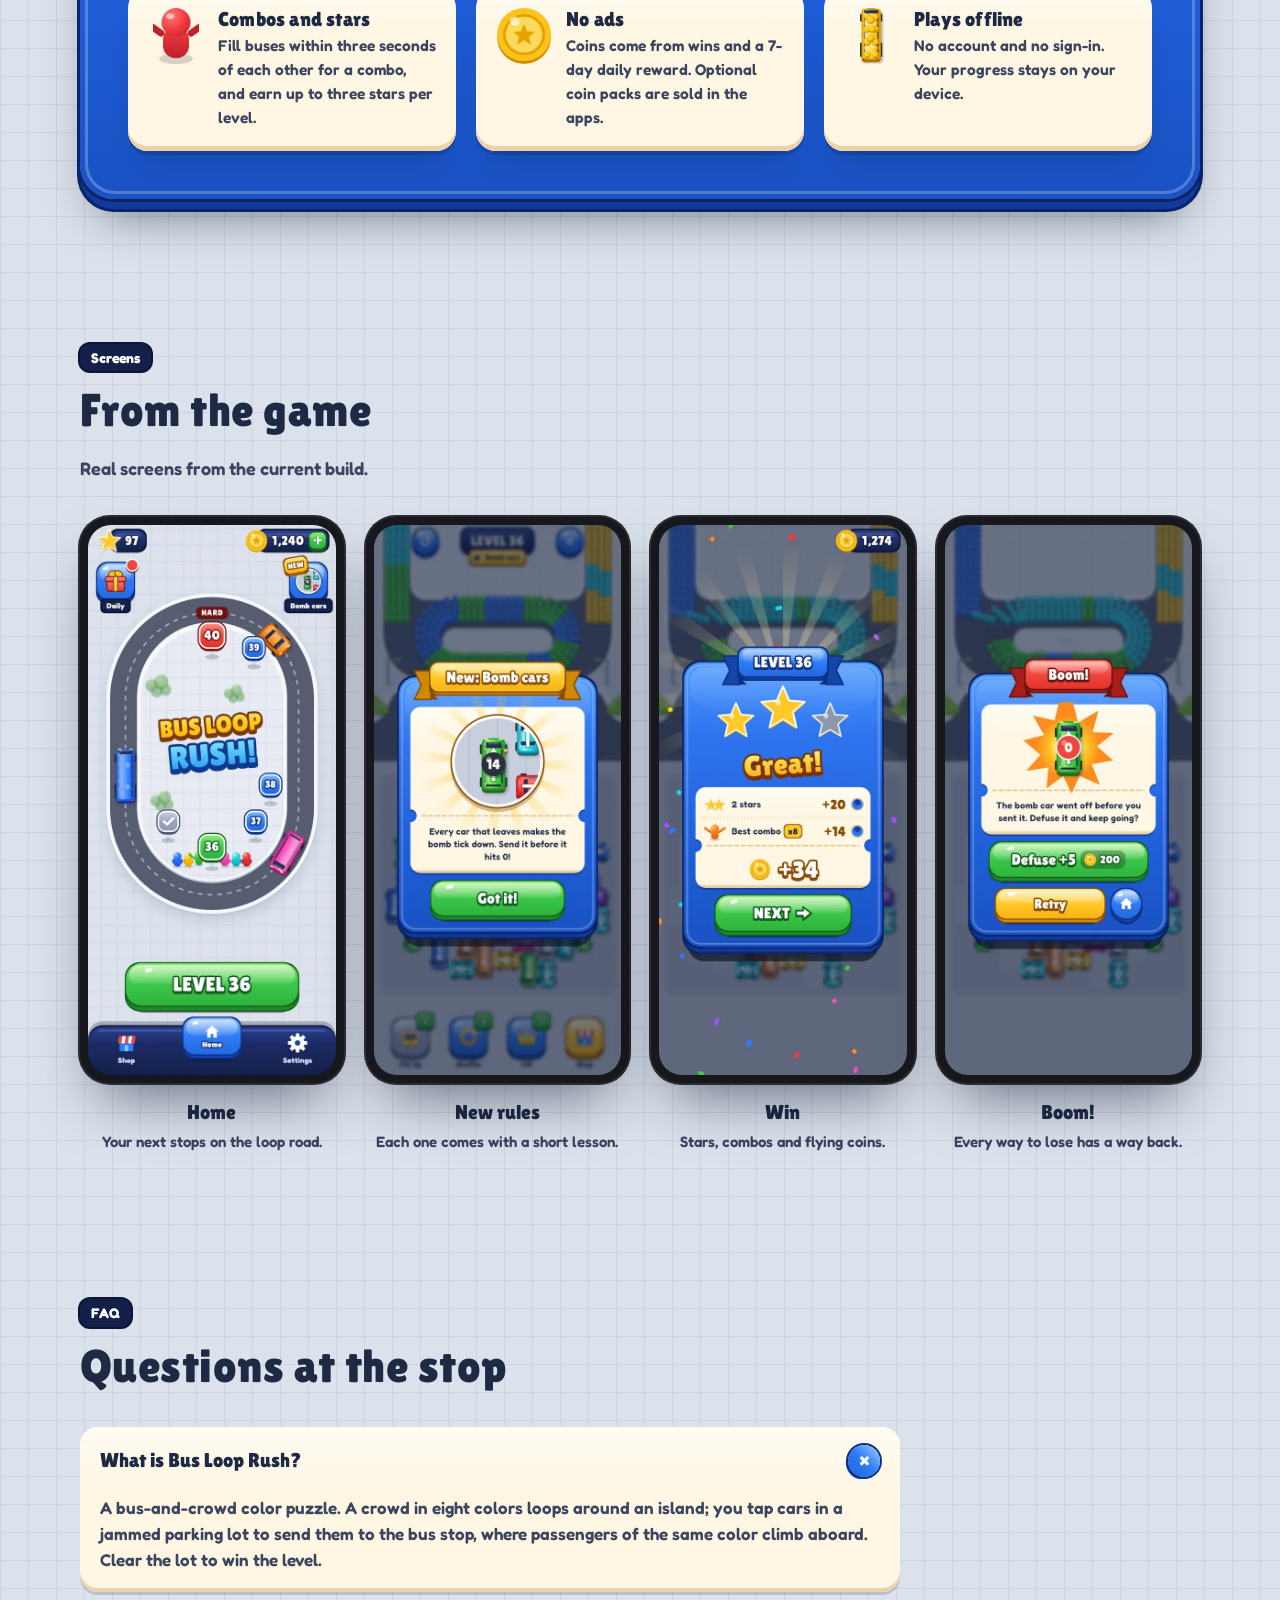
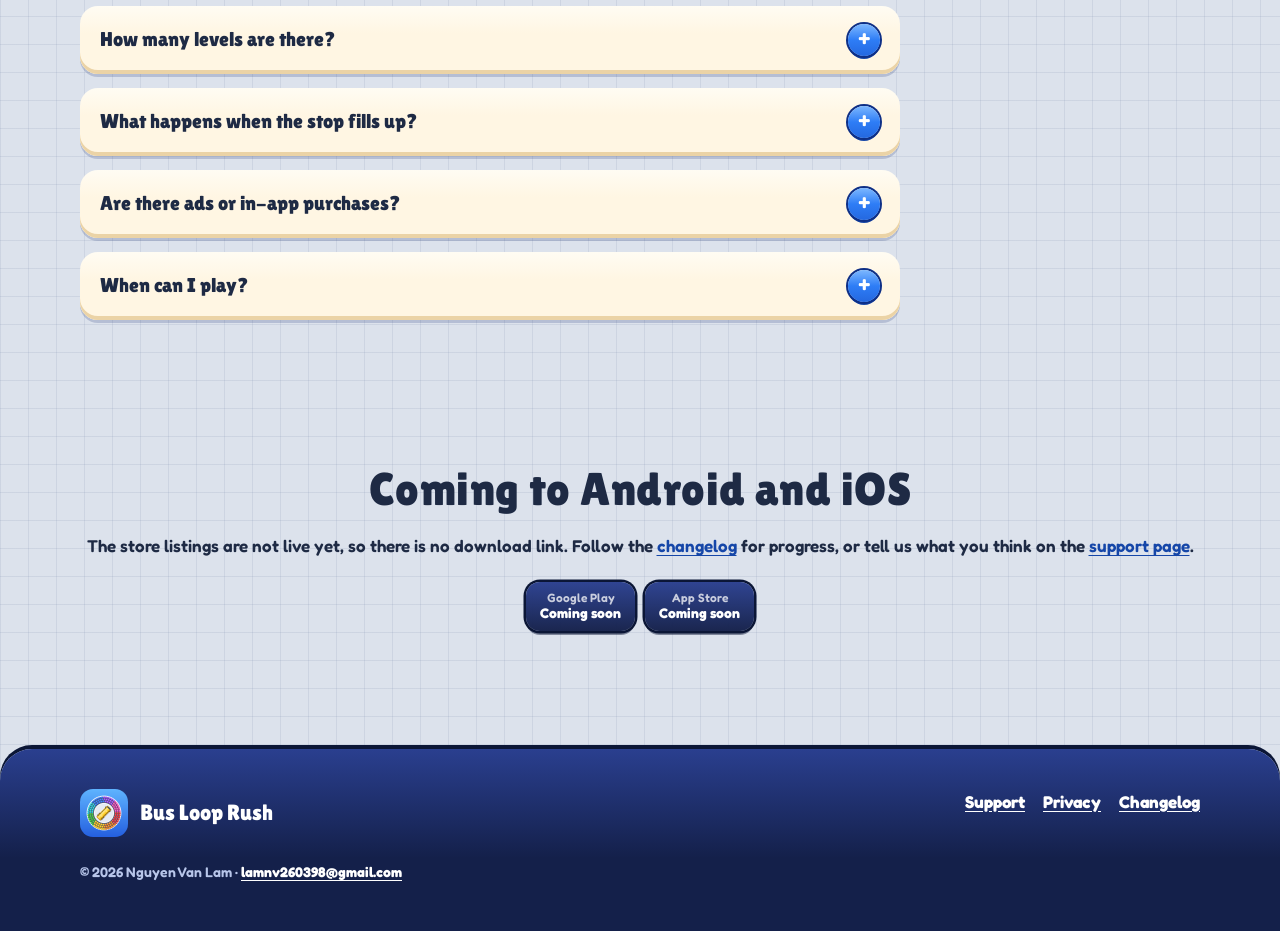
==== commit ed538504: "Make the landing site English-only - Remove the Vietnamese pages, the language switch and the hrefla" ====
--- a/index.html
+++ b/index.html
@@ -8,13 +8,9 @@
   <meta name="theme-color" content="#dce2ec">
   <meta name="robots" content="index, follow">
   <link rel="canonical" href="https://nguyenvanlamm.github.io/bus-loop-rush-website/">
-  <link rel="alternate" hreflang="en" href="https://nguyenvanlamm.github.io/bus-loop-rush-website/">
-  <link rel="alternate" hreflang="vi" href="https://nguyenvanlamm.github.io/bus-loop-rush-website/vi/">
-  <link rel="alternate" hreflang="x-default" href="https://nguyenvanlamm.github.io/bus-loop-rush-website/">
   <meta property="og:type" content="website">
   <meta property="og:site_name" content="Bus Loop Rush">
   <meta property="og:locale" content="en_US">
-  <meta property="og:locale:alternate" content="vi_VN">
   <meta property="og:title" content="Bus Loop Rush — Send the right bus. Watch the crowd pile in.">
   <meta property="og:description" content="A bus-and-crowd color puzzle for Android and iOS. Coming soon.">
   <meta property="og:url" content="https://nguyenvanlamm.github.io/bus-loop-rush-website/">
@@ -93,7 +89,6 @@
     <nav class="primary-nav" aria-label="Primary navigation">
       <a href="#how-to-play">How to play</a><a href="#rules">Rules</a><a href="#features">Features</a><a href="#faq">FAQ</a><a href="support/">Support</a>
     </nav>
-    <a class="language-link" href="vi/index.html" lang="vi" hreflang="vi">Tiếng Việt</a>
   </div>
 </header>
 
@@ -240,7 +235,7 @@
 <footer class="site-footer">
   <div class="wrap footer-grid">
     <div class="footer-brand"><img src="assets/img/favicon-192.png" width="48" height="48" alt=""><strong>Bus Loop Rush</strong></div>
-    <nav class="footer-links" aria-label="Footer navigation"><a href="support/">Support</a><a href="privacy/">Privacy</a><a href="changelog/">Changelog</a><a href="vi/index.html" lang="vi" hreflang="vi">Tiếng Việt</a></nav>
+    <nav class="footer-links" aria-label="Footer navigation"><a href="support/">Support</a><a href="privacy/">Privacy</a><a href="changelog/">Changelog</a></nav>
     <p class="footer-note">© 2026 Nguyen Van Lam · <a href="mailto:lamnv260398@gmail.com">lamnv260398@gmail.com</a></p>
   </div>
 </footer>
--- a/styles.css
+++ b/styles.css
@@ -22,20 +22,13 @@
   --f-word: 'Lilita One', 'Arial Rounded MT Bold', system-ui, sans-serif;
   --f-display: 'Lilita One', 'Arial Rounded MT Bold', system-ui, sans-serif;
   --w-display: 400;
-  --f-body: 'Fredoka', 'Nunito', system-ui, -apple-system, 'Segoe UI', sans-serif;
+  --f-body: 'Fredoka', system-ui, -apple-system, 'Segoe UI', sans-serif;
   --w-body: 600;
   --wrap: 1120px;
   --gutter: 16px;
   color-scheme: light;
 }
 
-/* Lilita One and Fredoka have no Vietnamese letters. */
-:lang(vi) {
-  --f-display: 'Baloo 2', 'Nunito', system-ui, sans-serif;
-  --w-display: 800;
-  --f-body: 'Nunito', system-ui, -apple-system, 'Segoe UI', sans-serif;
-  --w-body: 600;
-}
 
 *, *::before, *::after { box-sizing: border-box; }
 html { scroll-behavior: smooth; -webkit-text-size-adjust: 100%; }
@@ -82,13 +75,6 @@
 .primary-nav { display: flex; gap: 4px; flex-wrap: wrap; }
 .primary-nav a { color: var(--ink); text-decoration: none; font-weight: 700; font-size: 15px; padding: 8px 10px; border-radius: 10px; }
 .primary-nav a:hover, .primary-nav a[aria-current="page"] { background: rgba(46, 125, 246, 0.12); color: var(--sky-lip); }
-.language-link {
-  display: inline-flex; align-items: center; gap: 6px; flex: none;
-  font-weight: 700; font-size: 14px; color: #fff; text-decoration: none;
-  background: linear-gradient(180deg, var(--navy-hi), var(--navy));
-  padding: 8px 13px; border-radius: 12px; box-shadow: 0 0 0 2px var(--navy-rim), 0 3px 0 rgba(11, 22, 54, 0.5);
-}
-.language-link:hover { color: #fff; filter: brightness(1.12); }
 @media (max-width: 820px) {
   .primary-nav { display: none; }
 }
